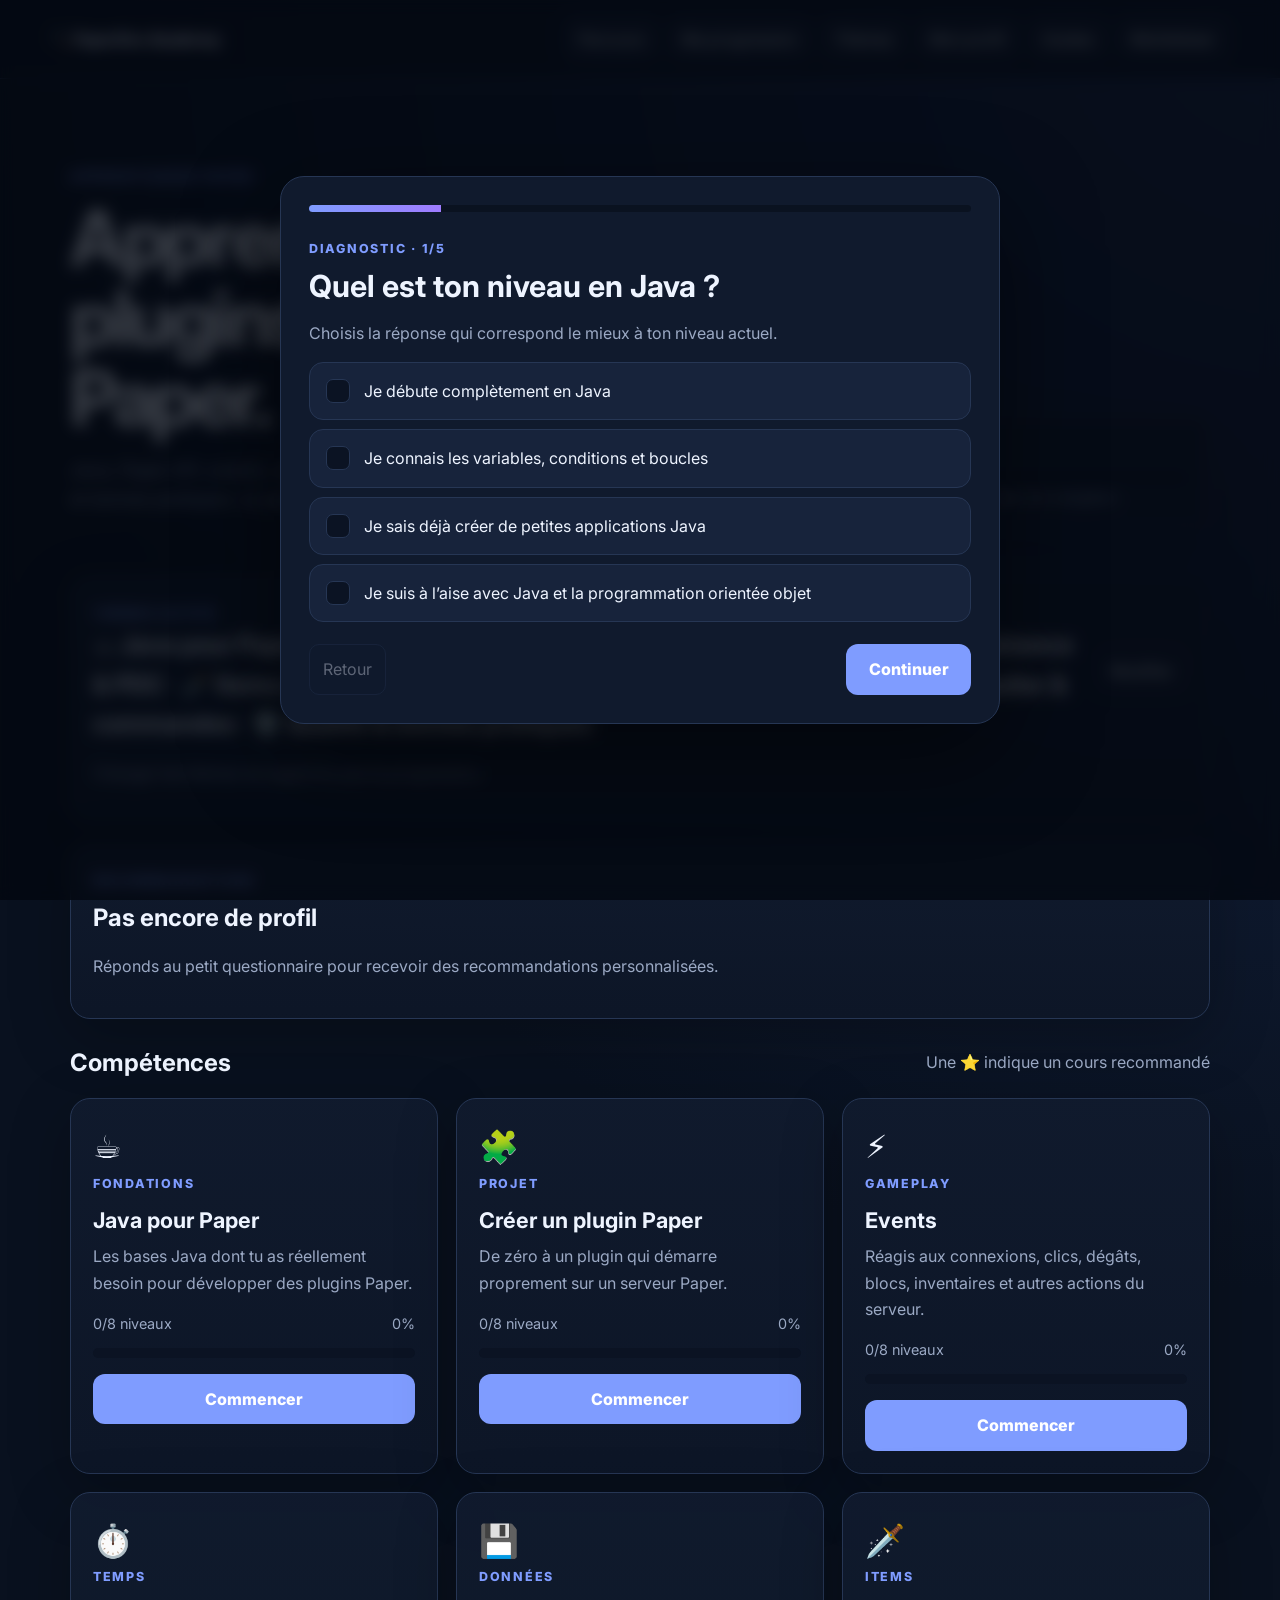
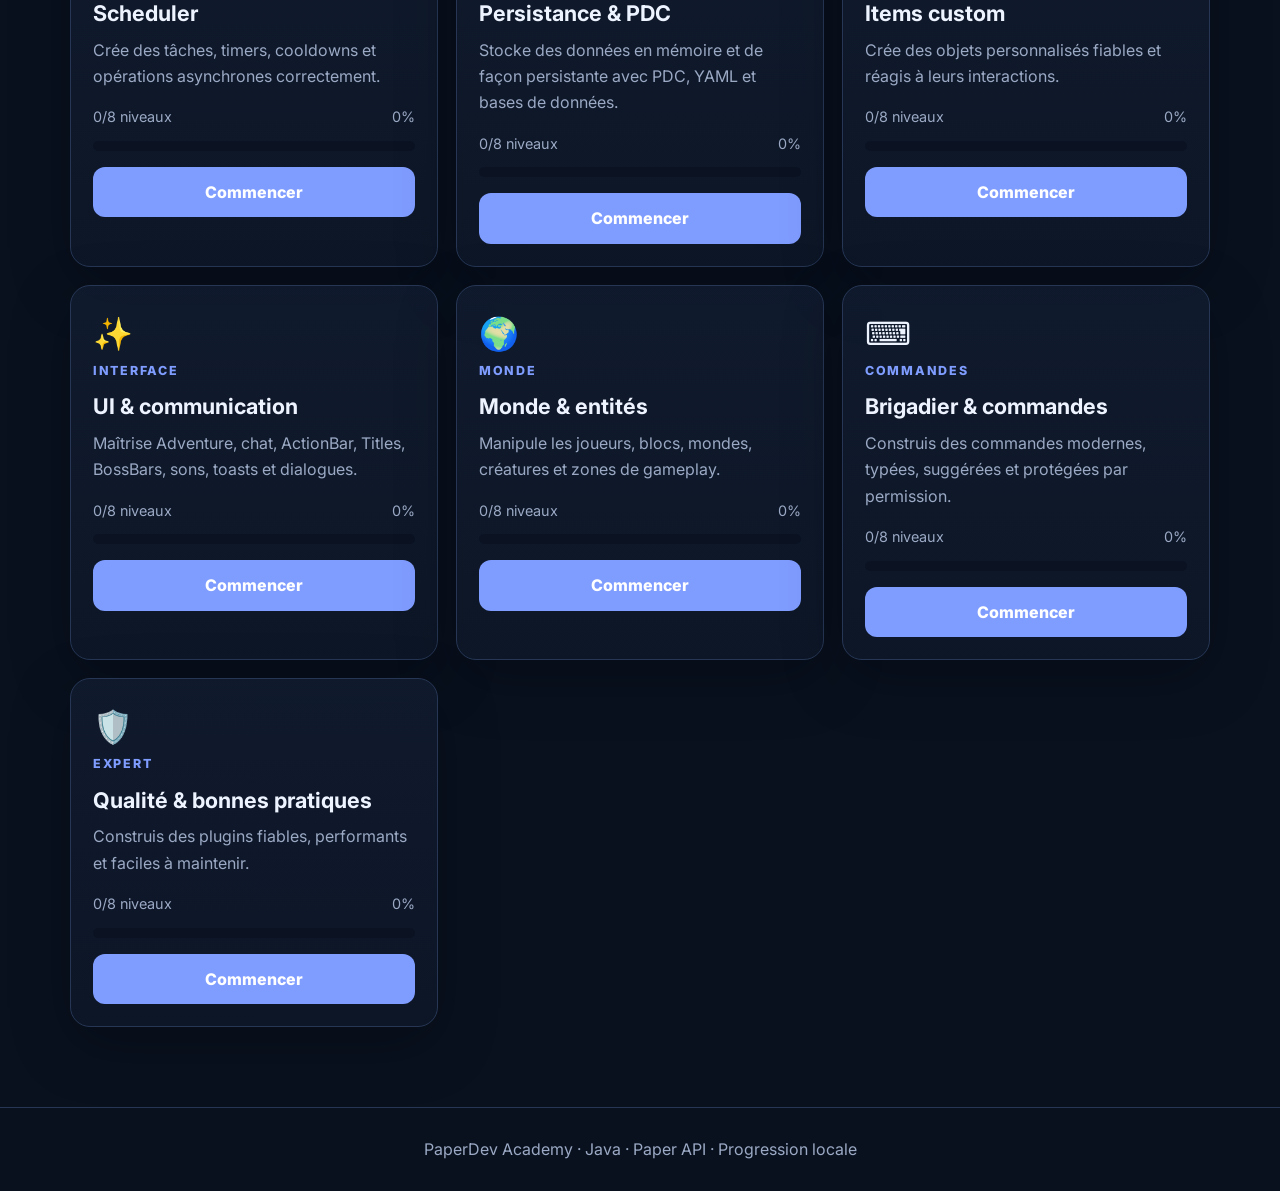
==== index.html @ 753d62bc "fix: use reliable progress storage" ====
<!doctype html>
<html lang="fr">
<head>
  <meta charset="utf-8">
  <meta name="viewport" content="width=device-width, initial-scale=1">
  <meta name="description" content="Plateforme interactive pour apprendre à développer des plugins Minecraft Paper en Java.">
  <title>PaperDev Academy</title>
  <link rel="icon" type="image/svg+xml" href="paperdev-icon.svg">
  <link rel="stylesheet" href="styles.css">
  <link rel="stylesheet" href="dashboard.css">
  <link rel="stylesheet" href="badge-style.css">
  <link rel="stylesheet" href="course-depth.css">
</head>
<body>
  <header class="topbar">
    <a class="brand" href="#">⛏️ PaperDev Academy</a>
    <nav>
      <button class="nav-btn" data-view="home">Parcours</button>
      <button class="nav-btn" data-view="progress">Ma progression</button>
      <button class="nav-btn" data-view="themes">Thèmes</button>
      <button class="nav-btn" data-view="profile">Mon profil</button>
      <a class="nav-btn" href="guides.html">Guides</a>
      <button class="nav-btn" id="resetBtn">Réinitialiser</button>
    </nav>
  </header>
  <main>
    <section id="homeView" class="view">
      <section class="hero"><div><span class="eyebrow">APPRENTISSAGE PAPER</span><h1>Apprends à créer des plugins Minecraft Paper.</h1><p>Java, Paper API, events, scheduler, PDC, items, interfaces, monde, commandes Brigadier et bonnes pratiques. Le parcours s’adapte à ton niveau.</p></div><div class="hero-progress"><span id="overallLabel">0 niveaux</span><div class="progress"><i id="overallBar"></i></div><small class="muted">Progression conservée dans ton navigateur</small></div></section>
      <section id="themePanel" class="theme-panel card" aria-labelledby="themeTitle"></section>
      <section id="recommendationPanel" class="card recommendation-panel"></section>
      <section><div class="section-head"><h2>Compétences</h2><span class="muted">Une ⭐ indique un cours recommandé</span></div><div id="skillGrid" class="skill-grid"></div></section>
    </section>
    <section id="themesView" class="view hidden"><section class="hero compact"><span class="eyebrow">PERSONNALISE TON PARCOURS</span><h1>Choisis un ou plusieurs thèmes.</h1><p>Tu peux modifier tes thèmes quand tu veux. Les cours déjà terminés restent enregistrés.</p></section><div class="card"><div id="themeChooser"></div><div class="theme-actions"><button class="nav-btn" id="selectAllThemes">Tout sélectionner</button><button class="primary compact-btn" id="saveThemes">Enregistrer</button></div></div></section>
    <section id="progressView" class="view hidden"><section class="hero compact"><span class="eyebrow">TON PARCOURS</span><h1>Progression et résultats</h1><p>Les niveaux validés, les objectifs et les badges sont réunis ici.</p></section><div id="statsGrid" class="stats-grid"></div><div id="courseProgress" class="card"></div><div class="card"><h2>Dernières validations</h2><div id="history"></div></div><div class="card badge-section"><div class="section-head"><div><span class="eyebrow">COLLECTION</span><h2>Badges</h2><p class="muted">Progression, séries de jours et défis créatifs.</p></div><span id="badgeCount" class="badge-count">0/10</span></div><div id="badgeGrid" class="badge-grid-v2"></div></div></section>
    <section id="profileView" class="view hidden"><section class="hero compact"><span class="eyebrow">TON PROFIL D'APPRENTISSAGE</span><h1>Ton diagnostic</h1><p>Voici ce que le questionnaire initial a estimé. Tu peux le refaire quand tu veux.</p></section><div id="profileContent"></div><button class="primary profile-retest" id="retakeBtn">Refaire le questionnaire</button></section>
    <section id="lessonView" class="view hidden"><div class="lesson-top"><button class="back-btn" id="backBtn">← Retour</button><div><span id="lessonSkill" class="eyebrow"></span><h1 id="lessonTitle"></h1></div><span id="lessonStatus" class="pill"></span></div><div class="lesson-layout"><aside class="lesson-sidebar card"><h3>Niveaux</h3><div id="levelList"></div></aside><article class="lesson-main card" id="lessonContent"></article></div></section>
  </main>
  <footer>PaperDev Academy · Java · Paper API · Progression locale</footer>
  <div id="onboarding" class="modal hidden" role="dialog" aria-modal="true" aria-labelledby="onboardingTitle"><div class="modal-backdrop"></div><div class="modal-card"><div class="modal-progress"><i id="onboardingBar"></i></div><span class="eyebrow" id="onboardingStepLabel">DIAGNOSTIC</span><h2 id="onboardingTitle">Quelques questions pour personnaliser tes cours</h2><p id="onboardingDescription" class="muted">Il n'y a pas de mauvaise réponse. Le résultat sert uniquement à te recommander des parcours.</p><div id="onboardingBody"></div><div class="modal-actions"><button class="nav-btn" id="onboardingBack" type="button">Retour</button><button class="primary compact-btn" id="onboardingNext" type="button">Continuer</button></div></div></div>
  <div id="toast" class="toast"></div>
  <script src="paper-data.js"></script>
  <script src="course-depth.js"></script>
  <script src="course-depth-extra.js"></script>
  <script src="course-depth-runtime.js"></script>
  <script src="app.js"></script>
  <script src="questionnaire-fix.js"></script>
  <script src="badges.js"></script>
  <script src="badges-fix.js"></script>
  <script src="progress-storage.js"></script>
</body>
</html>
---- styles.css ----
@import url('https://fonts.googleapis.com/css2?family=Inter:wght@400;500;600;700;800&family=JetBrains+Mono:wght@400;600&display=swap');
:root{--bg:#09111f;--panel:#101a2d;--panel2:#17233b;--text:#eef4ff;--muted:#9ba9c4;--accent:#7f9cff;--accent2:#9f7cff;--ok:#4cdb9a;--bad:#ff6f82;--warning:#ffd166;--border:#263654;--shadow:0 18px 60px rgba(0,0,0,.25)}
*{box-sizing:border-box}html{scroll-behavior:smooth}body{margin:0;background:radial-gradient(circle at top right,#18284a 0,#09111f 42%),var(--bg);color:var(--text);font-family:Inter,system-ui,sans-serif;line-height:1.65}button,a{font:inherit}button{cursor:pointer}a{text-decoration:none;color:inherit}.hidden{display:none!important}.muted{color:var(--muted)}
.topbar{position:sticky;top:0;z-index:20;display:flex;justify-content:space-between;align-items:center;gap:20px;padding:16px clamp(18px,4vw,60px);background:rgba(9,17,31,.82);border-bottom:1px solid var(--border);backdrop-filter:blur(14px)}
.brand{font-weight:800;letter-spacing:-.03em}.topbar nav{display:flex;gap:8px;flex-wrap:wrap}.nav-btn,.back-btn{border:1px solid var(--border);background:var(--panel);color:var(--text);padding:9px 13px;border-radius:10px}.nav-btn:hover,.back-btn:hover{border-color:var(--accent)}
main{max-width:1180px;margin:auto;padding:38px 20px 80px}.hero{display:grid;grid-template-columns:1.5fr .8fr;gap:28px;align-items:end;padding:45px 0}.hero.compact{display:block;padding-bottom:25px}.hero h1{font-size:clamp(2.2rem,6vw,4.8rem);line-height:1.04;letter-spacing:-.045em;margin:10px 0 18px;max-width:900px}.hero p{font-size:1.08rem;max-width:780px;color:var(--muted)}.eyebrow{color:var(--accent);font-size:.78rem;font-weight:800;letter-spacing:.14em;text-transform:uppercase}.hero-progress{background:var(--panel);border:1px solid var(--border);border-radius:18px;padding:20px;box-shadow:var(--shadow)}
.progress{height:10px;background:#0b1323;border-radius:100px;overflow:hidden;margin-top:12px}.progress i{display:block;height:100%;width:0;background:linear-gradient(90deg,var(--accent),var(--accent2));transition:width .35s ease}.section-head{display:flex;justify-content:space-between;align-items:center;gap:20px;margin-bottom:16px}.section-head h2{margin:0}.skill-grid{display:grid;grid-template-columns:repeat(auto-fit,minmax(280px,1fr));gap:18px}.card{background:linear-gradient(180deg,rgba(16,26,45,.97),rgba(13,22,39,.97));border:1px solid var(--border);border-radius:20px;padding:22px;box-shadow:var(--shadow)}.skill-card{position:relative;overflow:hidden}.skill-icon{font-size:2rem}.skill-card h3{margin:8px 0 4px;font-size:1.35rem}.skill-card p{color:var(--muted);margin:5px 0 16px}.skill-meta{display:flex;justify-content:space-between;font-size:.9rem;color:var(--muted)}.primary{margin-top:16px;width:100%;border:0;padding:12px 16px;border-radius:12px;background:var(--accent);color:white;font-weight:800}.primary:hover{filter:brightness(1.08);transform:translateY(-1px)}
.theme-panel{margin-bottom:18px}.theme-actions{display:flex;gap:10px;margin-top:18px}.theme-option{display:flex;align-items:center;gap:12px;border:1px solid var(--border);background:var(--panel2);border-radius:14px;padding:14px;margin-bottom:10px;cursor:pointer;transition:.18s ease}.theme-option:hover{border-color:var(--accent)}.theme-option input{width:18px;height:18px;accent-color:var(--accent);cursor:pointer}.theme-option-icon{font-size:1.4rem}.theme-option span:last-child{display:flex;flex-direction:column}.theme-option small{color:var(--muted)}.compact-btn{width:auto;margin-top:0}.recommendation-panel{margin-bottom:24px}.recommendation-panel h2{margin:5px 0}.recommend-list{display:grid;grid-template-columns:repeat(auto-fit,minmax(230px,1fr));gap:10px;margin-top:15px}.recommend-item{display:grid;grid-template-columns:auto 1fr auto;gap:12px;align-items:center;text-align:left;border:1px solid var(--border);background:var(--panel2);color:var(--text);padding:13px;border-radius:12px}.recommend-item:hover{border-color:var(--accent);transform:translateY(-1px)}.recommend-item span:nth-child(2){display:flex;flex-direction:column}.recommend-item small{color:var(--muted)}.recommend-item b{font-size:1.1rem}.recommend-star{position:absolute;top:12px;right:14px;font-size:1.1rem;filter:drop-shadow(0 3px 8px rgba(0,0,0,.35))}.profile-grid{display:grid;grid-template-columns:repeat(auto-fit,minmax(250px,1fr));gap:16px}.tag-list{display:flex;flex-wrap:wrap;gap:7px;margin-top:12px}.profile-tag{background:var(--panel2);border:1px solid var(--border);border-radius:999px;padding:5px 10px;color:var(--text);font-size:.88rem}.profile-retest{width:auto;margin-top:18px}
.lesson-top{display:grid;grid-template-columns:auto 1fr auto;gap:20px;align-items:center;margin:10px 0 25px}.lesson-top h1{margin:3px 0 0;font-size:clamp(1.7rem,4vw,3rem);line-height:1.1}.pill{border:1px solid var(--border);background:var(--panel);border-radius:999px;padding:7px 12px;color:var(--muted);white-space:nowrap}.lesson-layout{display:grid;grid-template-columns:250px 1fr;gap:18px}.lesson-sidebar{height:max-content;position:sticky;top:92px}.lesson-sidebar h3{margin-top:0}.level-btn{display:block;width:100%;text-align:left;border:1px solid transparent;background:transparent;color:var(--muted);border-radius:10px;padding:10px 12px;margin:4px 0}.level-btn:hover{background:var(--panel2);color:var(--text)}.level-btn.current{background:var(--panel2);border-color:var(--accent);color:var(--text)}.level-btn.done{color:var(--ok)}.level-btn.locked{opacity:.45;cursor:not-allowed}.lesson-main h2{margin-top:0;font-size:2rem}.lesson-main p{color:#d9e2f2}.code-wrap{position:relative;margin:22px 0}.copy-btn{position:absolute;right:10px;top:10px;border:1px solid var(--border);background:#0f1829;color:var(--muted);padding:6px 10px;border-radius:8px;font-size:.8rem}.copy-btn:hover{color:var(--text)}pre{margin:0;background:#070d18;border:1px solid var(--border);border-radius:14px;padding:20px;overflow:auto;font:14px/1.65 'JetBrains Mono',monospace}.tip{border-left:4px solid var(--accent);background:var(--panel2);padding:14px 16px;border-radius:0 12px 12px 0;margin:20px 0}.quiz{margin-top:28px;padding-top:24px;border-top:1px solid var(--border)}.quiz h3{margin-top:0}.answer-grid{display:grid;gap:10px;margin-top:15px}.answer{border:1px solid var(--border);background:var(--panel2);color:var(--text);padding:13px 14px;border-radius:12px;text-align:left}.answer:hover:not(:disabled){border-color:var(--accent);transform:translateX(2px)}.answer.correct{border-color:var(--ok)}.answer.wrong{border-color:var(--bad)}.answer:disabled{cursor:default}.quiz-result{min-height:32px;margin-top:12px;font-weight:700}.result-ok{color:var(--ok)}.result-bad{color:var(--bad)}.next-btn{margin-top:15px;border:0;background:var(--ok);color:#08120e;padding:11px 15px;border-radius:11px;font-weight:800}.next-btn:hover{filter:brightness(1.06)}
.stats-grid{display:grid;grid-template-columns:repeat(auto-fit,minmax(180px,1fr));gap:16px;margin-bottom:18px}.stat{font-size:1.9rem;font-weight:800;margin-top:4px}.history-row{display:flex;justify-content:space-between;gap:16px;padding:12px 0;border-bottom:1px solid var(--border)}.history-row:last-child{border-bottom:0}footer{text-align:center;color:var(--muted);border-top:1px solid var(--border);padding:28px 20px}.toast{position:fixed;right:20px;bottom:20px;background:#111c30;border:1px solid var(--border);box-shadow:var(--shadow);border-radius:12px;padding:12px 16px;transform:translateY(30px);opacity:0;pointer-events:none;transition:.25s;z-index:100}.toast.show{transform:translateY(0);opacity:1}
.modal{position:fixed;inset:0;z-index:200;display:grid;place-items:center;padding:20px}.modal-backdrop{position:absolute;inset:0;background:rgba(3,7,15,.76);backdrop-filter:blur(8px)}.modal-card{position:relative;width:min(720px,100%);max-height:min(760px,92vh);overflow:auto;background:var(--panel);border:1px solid var(--border);border-radius:24px;padding:28px;box-shadow:0 30px 100px rgba(0,0,0,.45)}.modal-card h2{font-size:1.9rem;line-height:1.15;margin:8px 0 10px}.modal-progress{height:7px;background:#0a1220;border-radius:99px;overflow:hidden;margin-bottom:22px}.modal-progress i{display:block;height:100%;width:0;background:linear-gradient(90deg,var(--accent),var(--accent2));transition:width .25s}.assessment-option{display:flex;align-items:center;gap:12px;background:var(--panel2);border:1px solid var(--border);border-radius:13px;padding:14px;margin:9px 0;cursor:pointer;transition:.18s}.assessment-option:hover,.assessment-option.selected{border-color:var(--accent)}.assessment-option input{width:18px;height:18px;accent-color:var(--accent);flex:none}.assessment-choice{display:flex;width:100%;align-items:center;gap:14px;text-align:left;border:1px solid var(--border);background:var(--panel2);color:var(--text);border-radius:14px;padding:15px 16px;margin:9px 0;transition:.18s ease}.assessment-choice:hover{border-color:var(--accent);transform:translateY(-1px)}.assessment-choice.selected{border-color:var(--accent);background:#1d2c4a;box-shadow:0 0 0 1px rgba(127,156,255,.15) inset}.assessment-choice-check{width:24px;height:24px;border-radius:7px;display:grid;place-items:center;flex:none;border:1px solid var(--border);background:#0b1323;color:var(--ok);font-weight:900}.assessment-choice.selected .assessment-choice-check{border-color:var(--accent);background:#23365a}.modal-actions{display:flex;justify-content:space-between;gap:12px;margin-top:22px}.modal-actions .compact-btn{min-width:125px}.modal-actions .nav-btn:disabled{opacity:.35;cursor:not-allowed}
@media(max-width:800px){.hero{grid-template-columns:1fr}.lesson-layout{grid-template-columns:1fr}.lesson-sidebar{position:static}.lesson-top{grid-template-columns:1fr}.lesson-top .back-btn{width:max-content}.topbar{align-items:flex-start;flex-direction:column}.topbar nav{width:100%}.nav-btn{flex:1}.theme-actions{flex-direction:column}.theme-actions .nav-btn,.theme-actions .primary{width:100%}.modal-card{padding:22px}}
---- dashboard.css ----
.progress-hero{overflow:hidden;position:relative}.progress-hero-main{display:flex;justify-content:space-between;align-items:center;gap:24px}.big-progress-number{font-size:clamp(3rem,8vw,5.5rem);font-weight:800;line-height:1;margin:8px 0}.progress-circle{width:120px;height:120px;border-radius:50%;background:conic-gradient(var(--accent) var(--pct),#0b1323 0);display:grid;place-items:center;position:relative;flex:none}.progress-circle::before{content:'';position:absolute;inset:10px;border-radius:50%;background:var(--panel)}.progress-circle span{position:relative;font-size:1.2rem;font-weight:800}.dashboard-stats{display:grid;grid-template-columns:repeat(4,1fr);gap:14px;margin:18px 0}.dash-stat{display:flex;align-items:center;gap:12px}.dash-stat-icon{font-size:1.7rem}.dash-stat small{display:block;color:var(--muted)}.dash-stat strong{display:block;font-size:1.35rem}.dashboard-columns{display:grid;grid-template-columns:1.35fr .8fr;gap:18px;margin-bottom:18px}.dash-course{display:flex;align-items:center;gap:13px;padding:12px 0;border-bottom:1px solid var(--border)}.dash-course:last-child{border-bottom:0}.dash-course-icon{font-size:1.5rem;width:35px;text-align:center}.dash-course-info{flex:1;min-width:0}.dash-course-head{display:flex;justify-content:space-between;gap:15px;margin-bottom:7px}.dash-course-head span{color:var(--muted);font-size:.88rem}.dash-course .progress{margin-top:0;height:8px}.next-badge{display:flex;align-items:center;gap:15px;padding:16px;background:var(--panel2);border:1px solid var(--border);border-radius:14px}.next-badge>span{font-size:2.6rem}.next-badge p{margin:5px 0 0}.mini-progress{margin-top:17px}.mini-progress-label{display:flex;justify-content:space-between;color:var(--muted);font-size:.9rem;margin-bottom:7px}.badge-section{margin-bottom:18px}.badge-count{padding:7px 11px;background:var(--panel2);border:1px solid var(--border);border-radius:999px;color:var(--muted)}.badge-grid{display:grid;grid-template-columns:repeat(auto-fit,minmax(245px,1fr));gap:12px}.badge-card{position:relative;display:flex;align-items:center;gap:13px;min-height:92px;padding:14px;border:1px solid var(--border);background:var(--panel2);border-radius:16px;transition:.2s}.badge-card.earned{border-color:rgba(127,156,255,.75);box-shadow:0 10px 30px rgba(127,156,255,.08)}.badge-card.locked{opacity:.45;filter:saturate(.45)}.badge-card:hover{transform:translateY(-2px)}.badge-icon{font-size:2.15rem;min-width:42px;text-align:center}.badge-card strong{display:block}.badge-card p{margin:3px 0 0;color:var(--muted);font-size:.85rem;line-height:1.4}.badge-state{position:absolute;right:10px;top:10px;font-size:.68rem;text-transform:uppercase;letter-spacing:.08em;color:var(--muted)}.badge-card.earned .badge-state{color:var(--ok)}.activity-section{margin-bottom:18px}.activity-row{display:flex;justify-content:space-between;gap:16px;padding:11px 0;border-bottom:1px solid var(--border)}.activity-row:last-child{border-bottom:0}.activity-row time{color:var(--muted);white-space:nowrap;font-size:.85rem}@media(max-width:900px){.dashboard-stats{grid-template-columns:repeat(2,1fr)}.dashboard-columns{grid-template-columns:1fr}}@media(max-width:520px){.progress-hero-main{align-items:flex-start}.progress-circle{width:90px;height:90px}.dashboard-stats{grid-template-columns:1fr}.activity-row{flex-direction:column;gap:4px}.badge-state{position:static;margin-left:auto}.badge-card{padding-top:17px}}
---- badge-style.css ----
.badge-grid-v2{display:grid;grid-template-columns:repeat(auto-fit,minmax(270px,1fr));gap:14px}.badge-card-v2{position:relative;display:grid;grid-template-columns:72px 1fr;gap:14px;align-items:center;min-height:108px;padding:15px 16px;border:1px solid var(--border);border-radius:18px;background:linear-gradient(145deg,rgba(19,32,54,.98),rgba(11,19,34,.98));overflow:hidden}.badge-card-v2.earned{border-color:rgba(127,156,255,.45);box-shadow:0 12px 34px rgba(0,0,0,.18)}.badge-card-v2.locked{opacity:.62;filter:saturate(.55)}.badge-art{display:grid;place-items:center;width:70px;height:70px;border-radius:20px;background:rgba(127,156,255,.06);border:1px solid rgba(127,156,255,.12)}.badge-art svg{width:58px;height:58px;filter:drop-shadow(0 6px 14px rgba(127,156,255,.18))}.badge-copy strong{display:block;font-size:1.02rem}.badge-copy p{margin:5px 0 0;color:var(--muted);font-size:.88rem;line-height:1.45}.badge-pill{position:absolute;top:10px;right:11px;padding:3px 8px;border-radius:999px;border:1px solid var(--border);background:rgba(255,255,255,.03);font-size:.7rem;color:var(--muted)}.badge-card-v2.earned .badge-pill{color:var(--ok);border-color:rgba(76,219,154,.35)}.streak-hero{display:flex;align-items:center;gap:16px;padding:14px 0}.streak-flame{width:80px;height:80px;border-radius:24px;display:grid;place-items:center;background:linear-gradient(145deg,rgba(255,177,80,.1),rgba(127,156,255,.06));border:1px solid rgba(255,177,80,.15)}.streak-flame svg{width:64px;height:64px}.dash-stat{position:relative;display:flex;align-items:center;gap:13px}.dash-stat em{position:absolute;right:14px;bottom:12px;font-size:.68rem;color:var(--muted);font-style:normal;text-transform:uppercase;letter-spacing:.08em}.badge-count{padding:7px 11px;border:1px solid var(--border);border-radius:999px;color:var(--muted)}
@media(max-width:650px){.badge-card-v2{grid-template-columns:62px 1fr}.badge-art{width:60px;height:60px}.badge-art svg{width:50px;height:50px}.badge-pill{position:static;grid-column:2;width:max-content;margin-top:-4px}}
---- course-depth.css ----
.lesson-main > p{white-space:pre-line;line-height:1.8;color:#dfe8f7}.lesson-main .tip{white-space:pre-line;line-height:1.75}.lesson-main .code-wrap{margin-top:24px;margin-bottom:24px}.lesson-main .course-section{margin-top:22px;padding:18px;border:1px solid var(--border);border-radius:14px;background:rgba(23,35,59,.55)}.lesson-main .course-section h3{margin:0 0 8px}.lesson-main .learning-objective{display:flex;gap:10px;align-items:flex-start;margin:12px 0;color:var(--muted)}
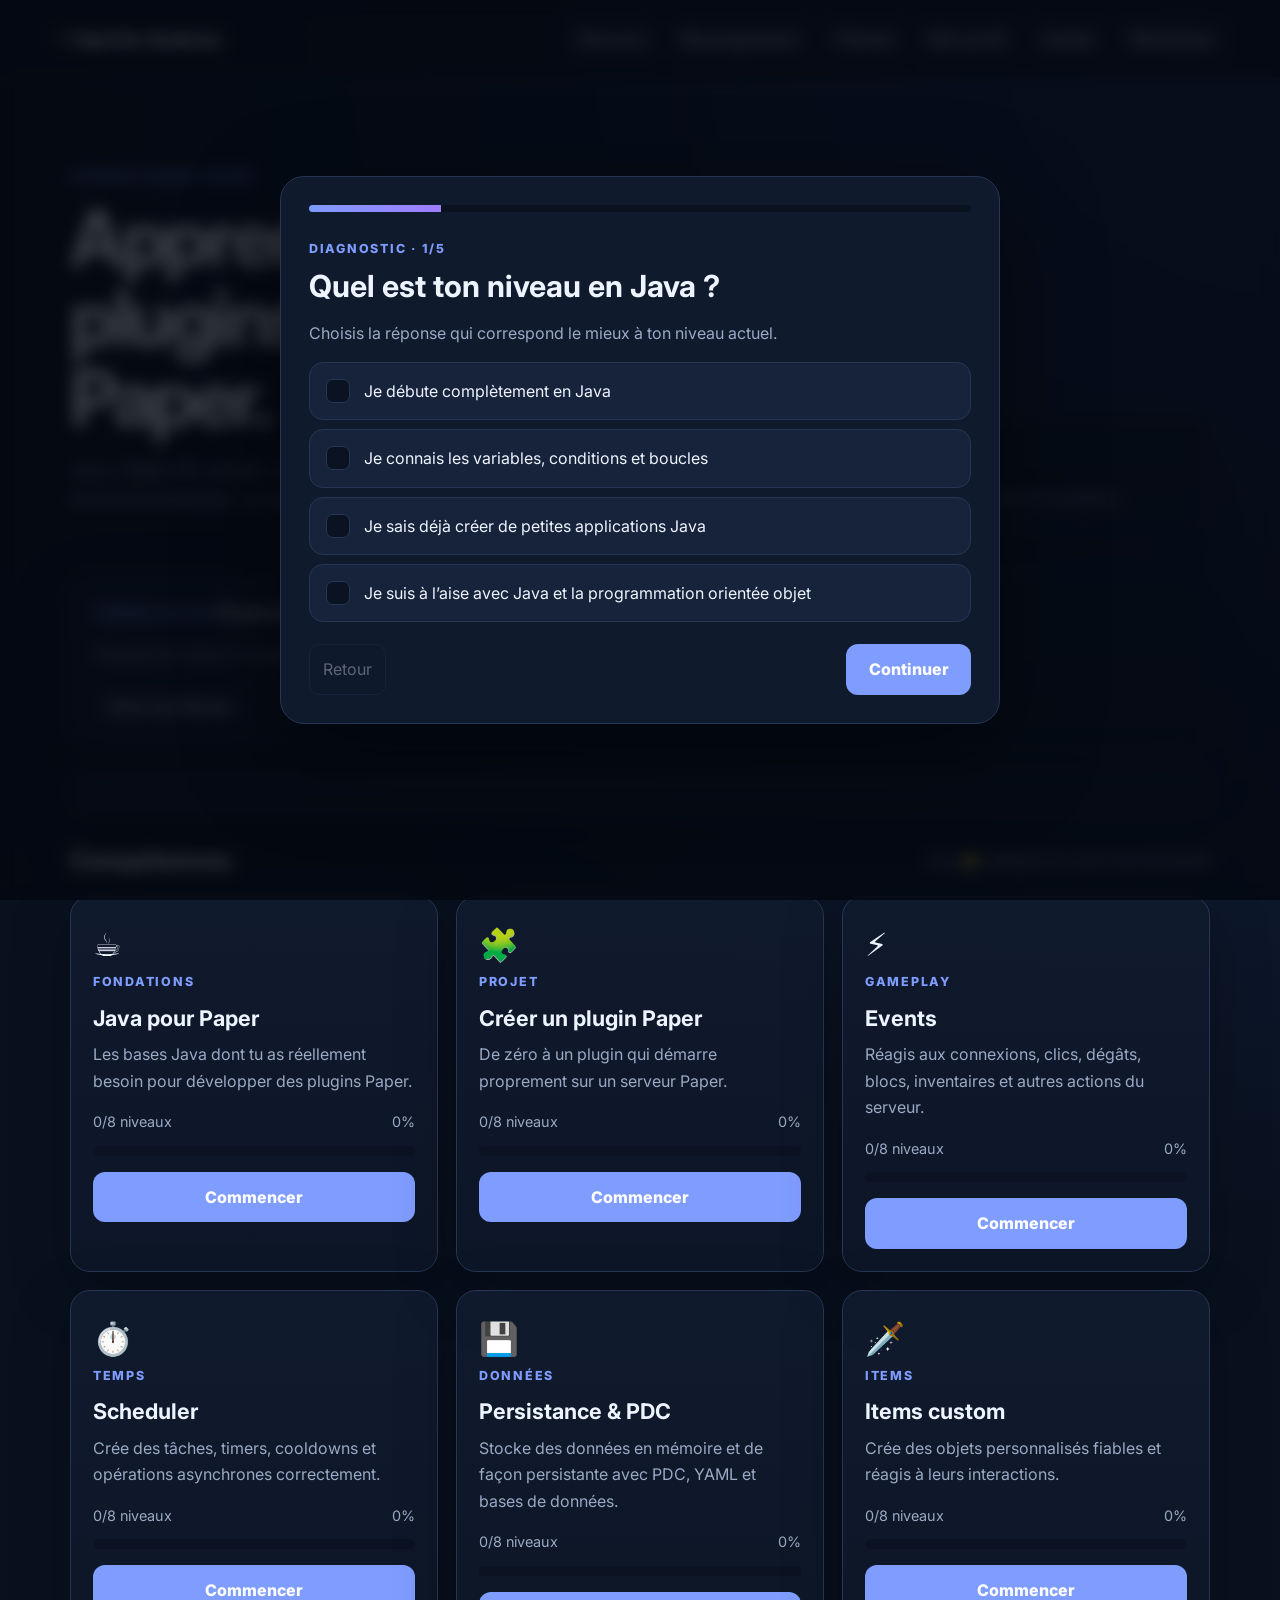
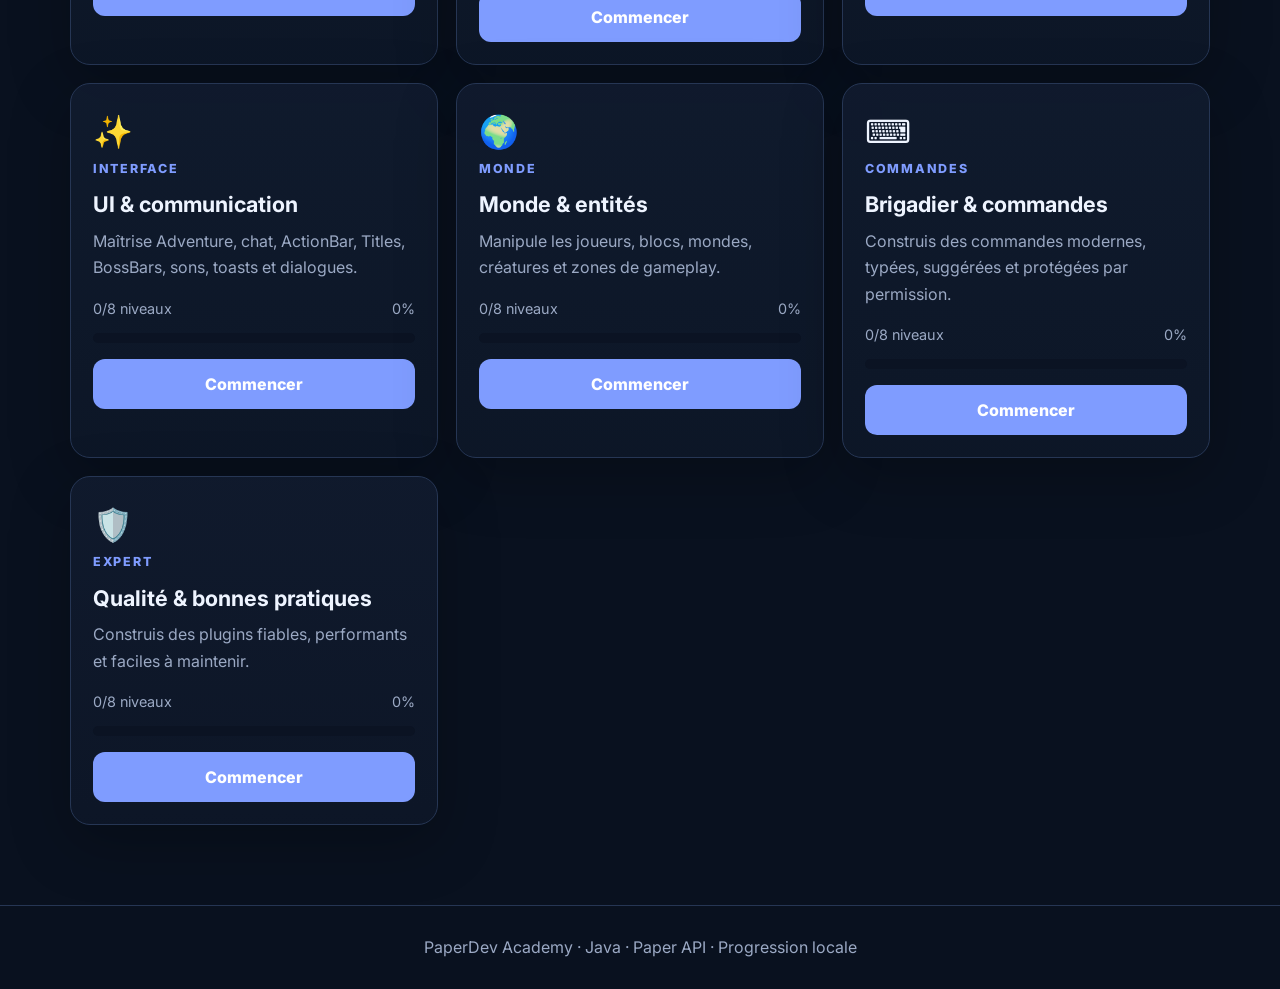
==== commit e7dc913c: "Fix completed courses in recommendations" ====
--- a/index.html
+++ b/index.html
@@ -32,7 +32,7 @@
     </section>
     <section id="themesView" class="view hidden"><section class="hero compact"><span class="eyebrow">PERSONNALISE TON PARCOURS</span><h1>Choisis un ou plusieurs thèmes.</h1><p>Tu peux modifier tes thèmes quand tu veux. Les cours déjà terminés restent enregistrés.</p></section><div class="card"><div id="themeChooser"></div><div class="theme-actions"><button class="nav-btn" id="selectAllThemes">Tout sélectionner</button><button class="primary compact-btn" id="saveThemes">Enregistrer</button></div></div></section>
     <section id="progressView" class="view hidden"><section class="hero compact"><span class="eyebrow">TON PARCOURS</span><h1>Progression et résultats</h1><p>Les niveaux validés, les objectifs et les badges sont réunis ici.</p></section><div id="statsGrid" class="stats-grid"></div><div id="courseProgress" class="card"></div><div class="card"><h2>Dernières validations</h2><div id="history"></div></div><div class="card badge-section"><div class="section-head"><div><span class="eyebrow">COLLECTION</span><h2>Badges</h2><p class="muted">Progression, séries de jours et défis créatifs.</p></div><span id="badgeCount" class="badge-count">0/10</span></div><div id="badgeGrid" class="badge-grid-v2"></div></div></section>
-    <section id="profileView" class="view hidden"><section class="hero compact"><span class="eyebrow">TON PROFIL D'APPRENTISSAGE</span><h1>Ton diagnostic</h1><p>Voici ce que le questionnaire initial a estimé. Tu peux le refaire quand tu veux.</p></section><div id="profileContent"></div><button class="primary profile-retest" id="retakeBtn">Refaire le questionnaire</button></section>
+    <section id="profileView" class="view hidden"><section class="hero compact"><span class="eyebrow">TON PROFIL D'APPRENTISSAGE</span><h1>Ton diagnostic</h1><p>Ton profil évolue aussi grâce à tes réponses correctes dans les cours.</p></section><div id="profileContent"></div><button class="primary profile-retest" id="retakeBtn">Refaire le questionnaire</button></section>
     <section id="lessonView" class="view hidden"><div class="lesson-top"><button class="back-btn" id="backBtn">← Retour</button><div><span id="lessonSkill" class="eyebrow"></span><h1 id="lessonTitle"></h1></div><span id="lessonStatus" class="pill"></span></div><div class="lesson-layout"><aside class="lesson-sidebar card"><h3>Niveaux</h3><div id="levelList"></div></aside><article class="lesson-main card" id="lessonContent"></article></div></section>
   </main>
   <footer>PaperDev Academy · Java · Paper API · Progression locale</footer>
@@ -47,5 +47,8 @@
   <script src="badges.js"></script>
   <script src="badges-fix.js"></script>
   <script src="progress-storage.js"></script>
+  <script src="profile-learning.js"></script>
+  <script src="badges-runtime-fix.js"></script>
+  <script src="recommendation-completion-fix.js"></script>
 </body>
-</html>
+</html>
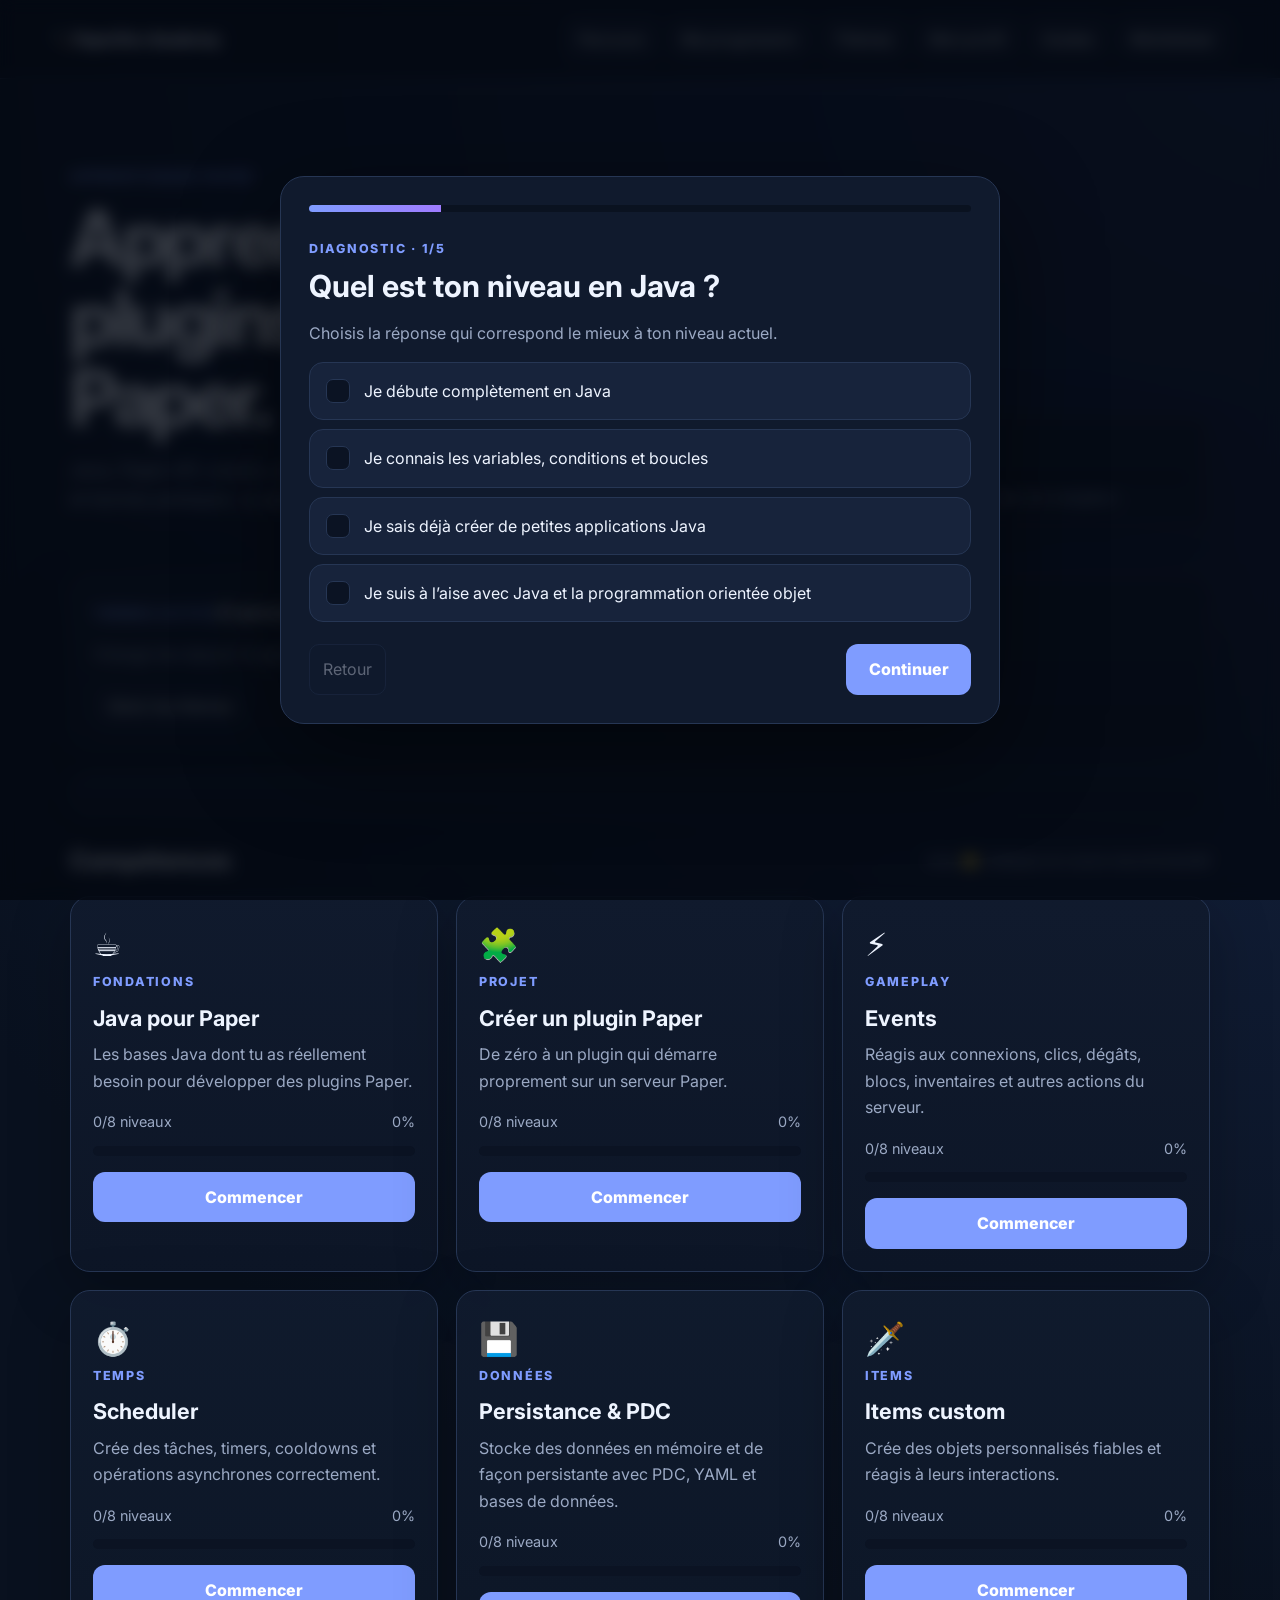
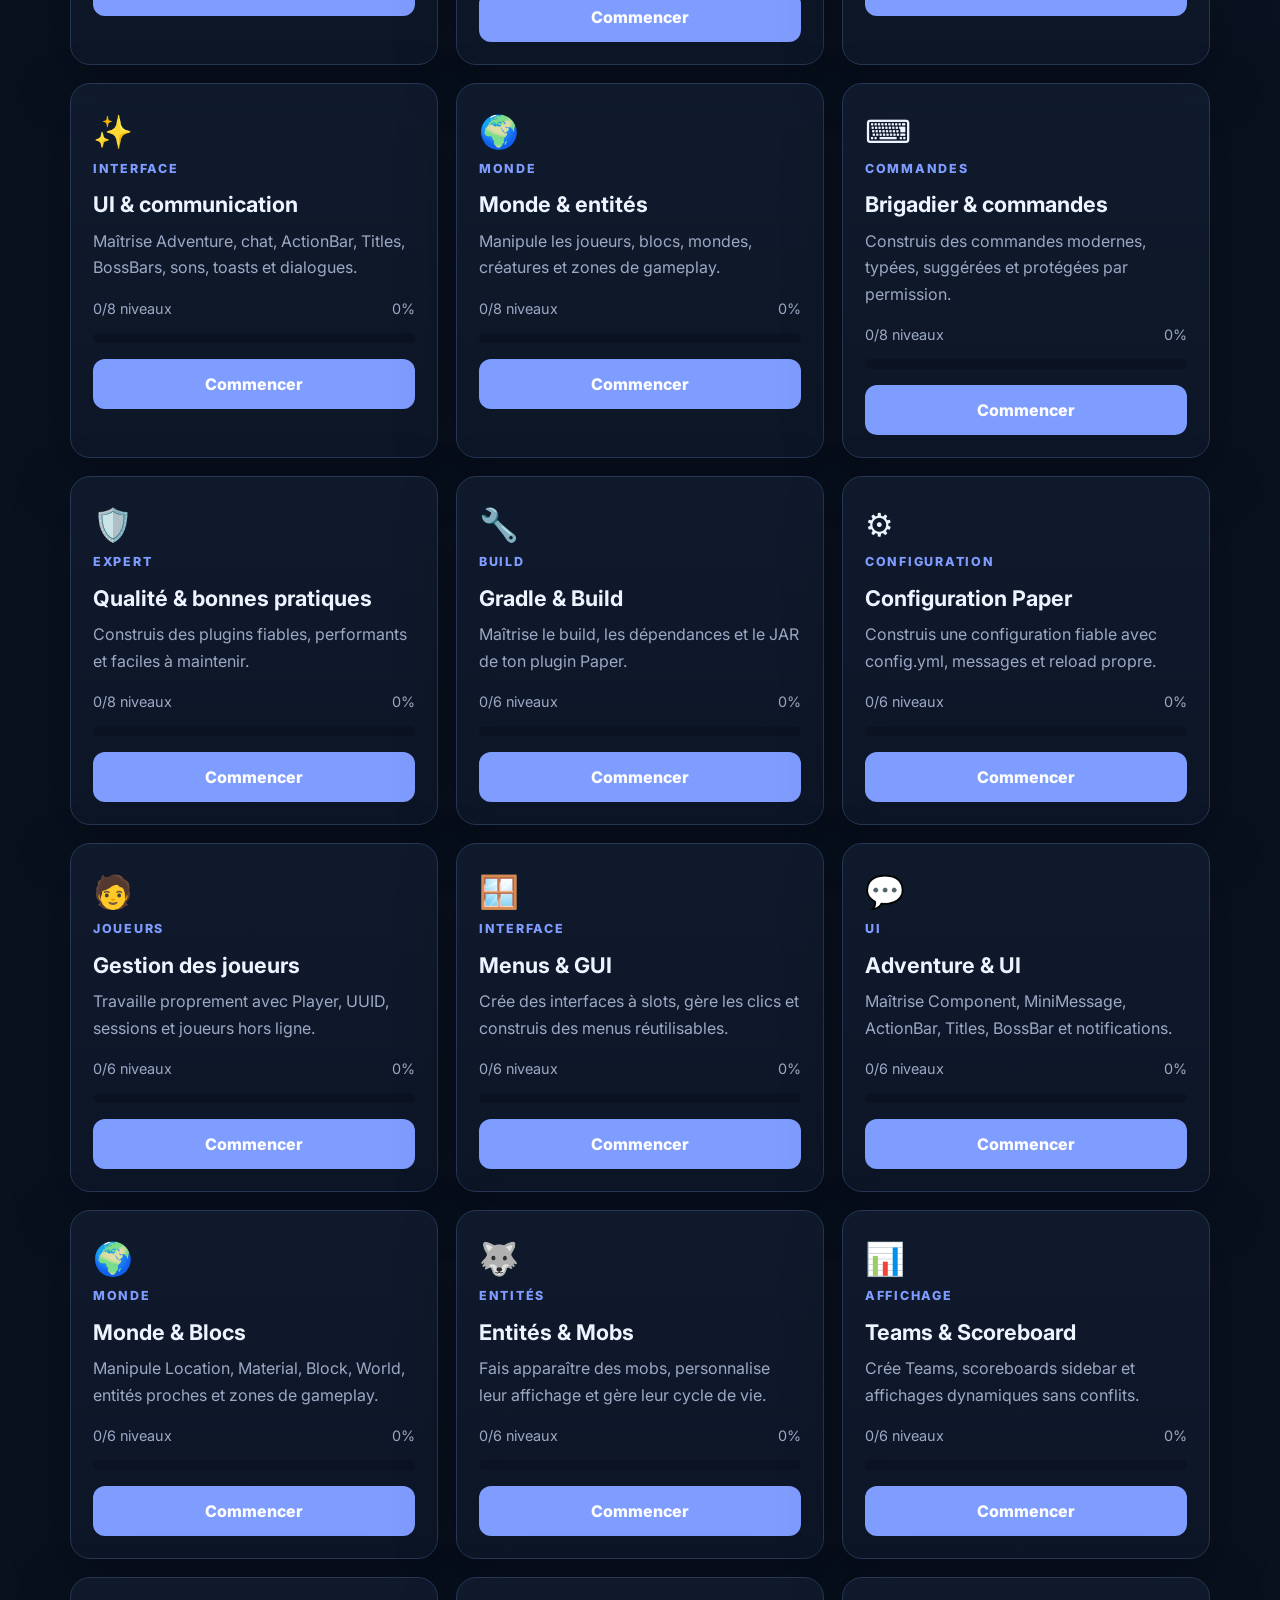
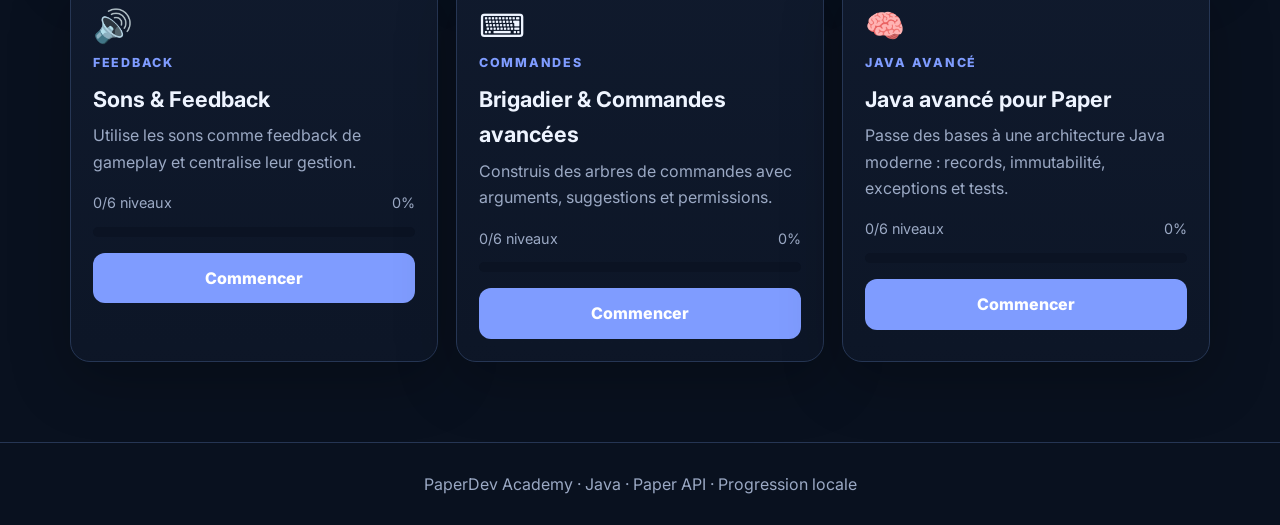
==== commit 2ec3a033: "Ajouter les nouveaux parcours Paper issus des guides" ====
--- a/index.html
+++ b/index.html
@@ -39,6 +39,7 @@
   <div id="onboarding" class="modal hidden" role="dialog" aria-modal="true" aria-labelledby="onboardingTitle"><div class="modal-backdrop"></div><div class="modal-card"><div class="modal-progress"><i id="onboardingBar"></i></div><span class="eyebrow" id="onboardingStepLabel">DIAGNOSTIC</span><h2 id="onboardingTitle">Quelques questions pour personnaliser tes cours</h2><p id="onboardingDescription" class="muted">Il n'y a pas de mauvaise réponse. Le résultat sert uniquement à te recommander des parcours.</p><div id="onboardingBody"></div><div class="modal-actions"><button class="nav-btn" id="onboardingBack" type="button">Retour</button><button class="primary compact-btn" id="onboardingNext" type="button">Continuer</button></div></div></div>
   <div id="toast" class="toast"></div>
   <script src="paper-data.js"></script>
+  <script src="course-catalog-expanded.js"></script>
   <script src="course-depth.js"></script>
   <script src="course-depth-extra.js"></script>
   <script src="course-depth-runtime.js"></script>
@@ -51,4 +52,4 @@
   <script src="badges-runtime-fix.js"></script>
   <script src="recommendation-completion-fix.js"></script>
 </body>
-</html>+</html>
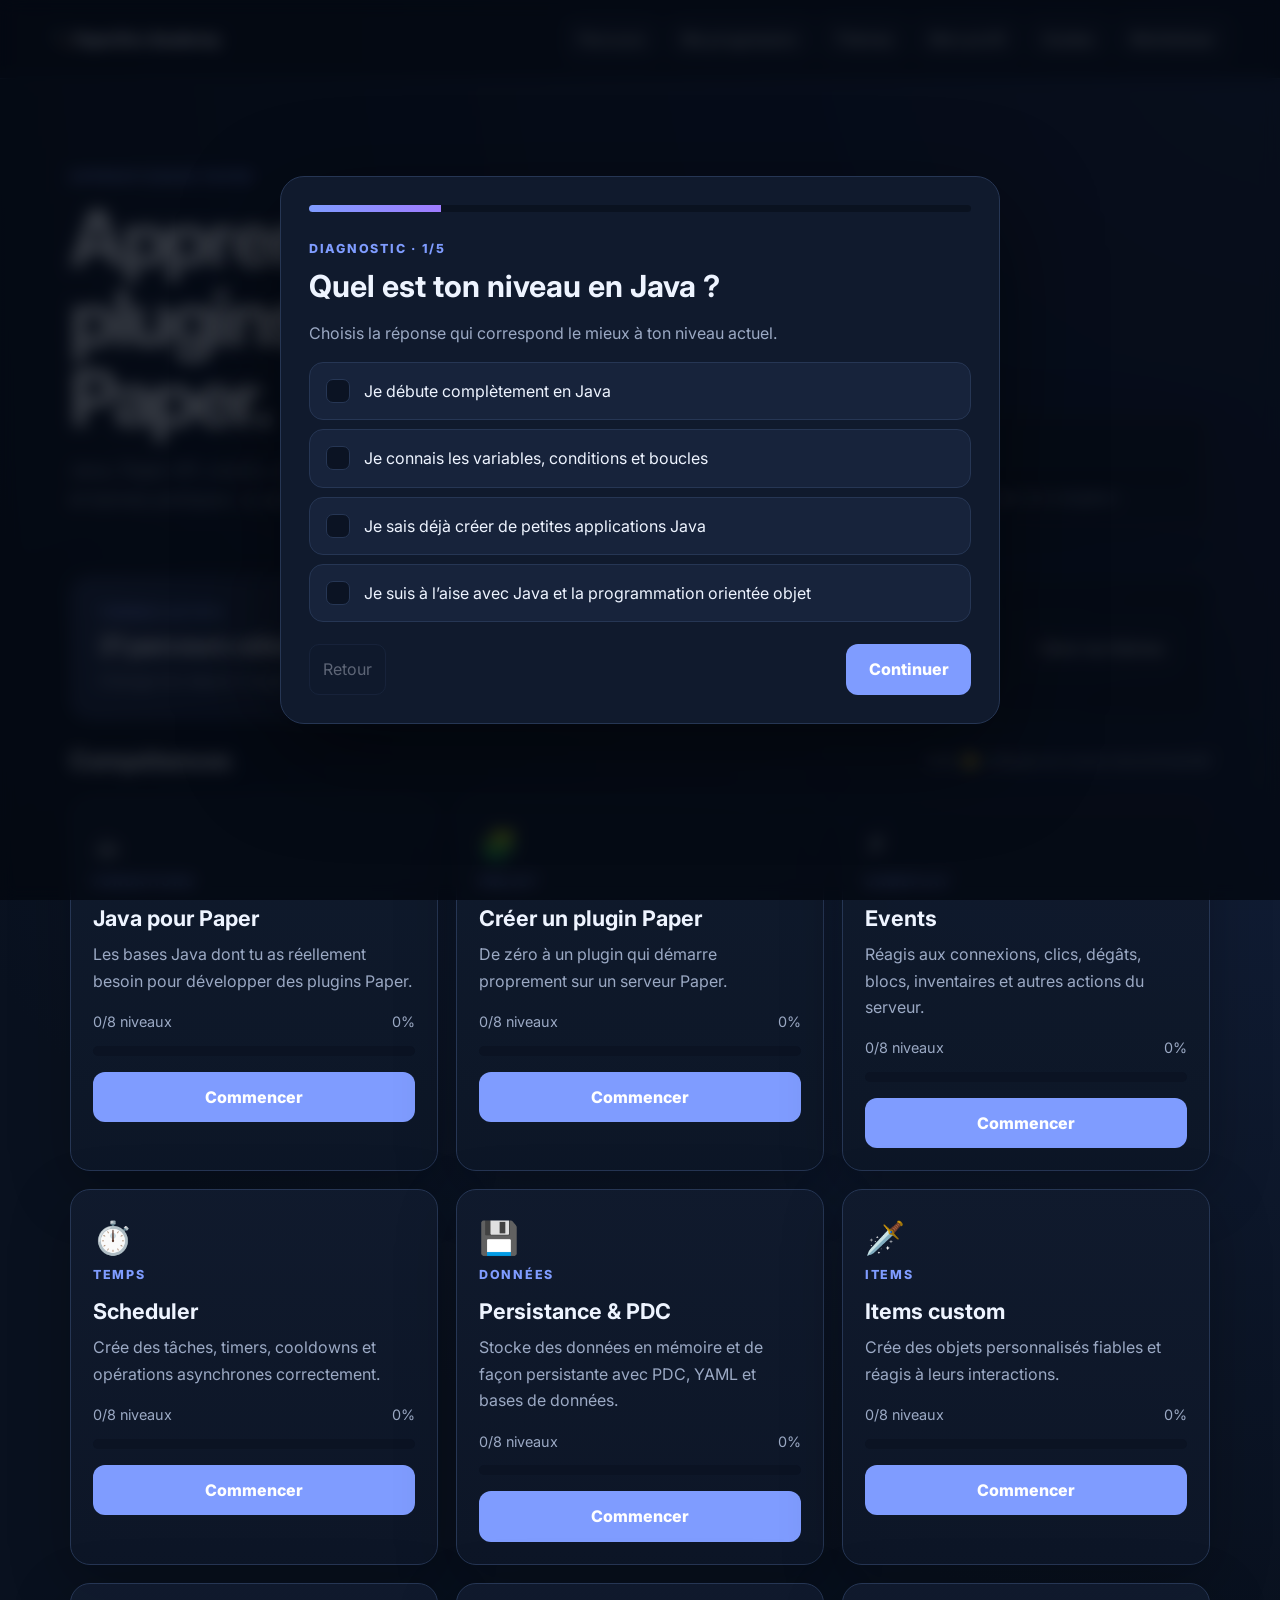
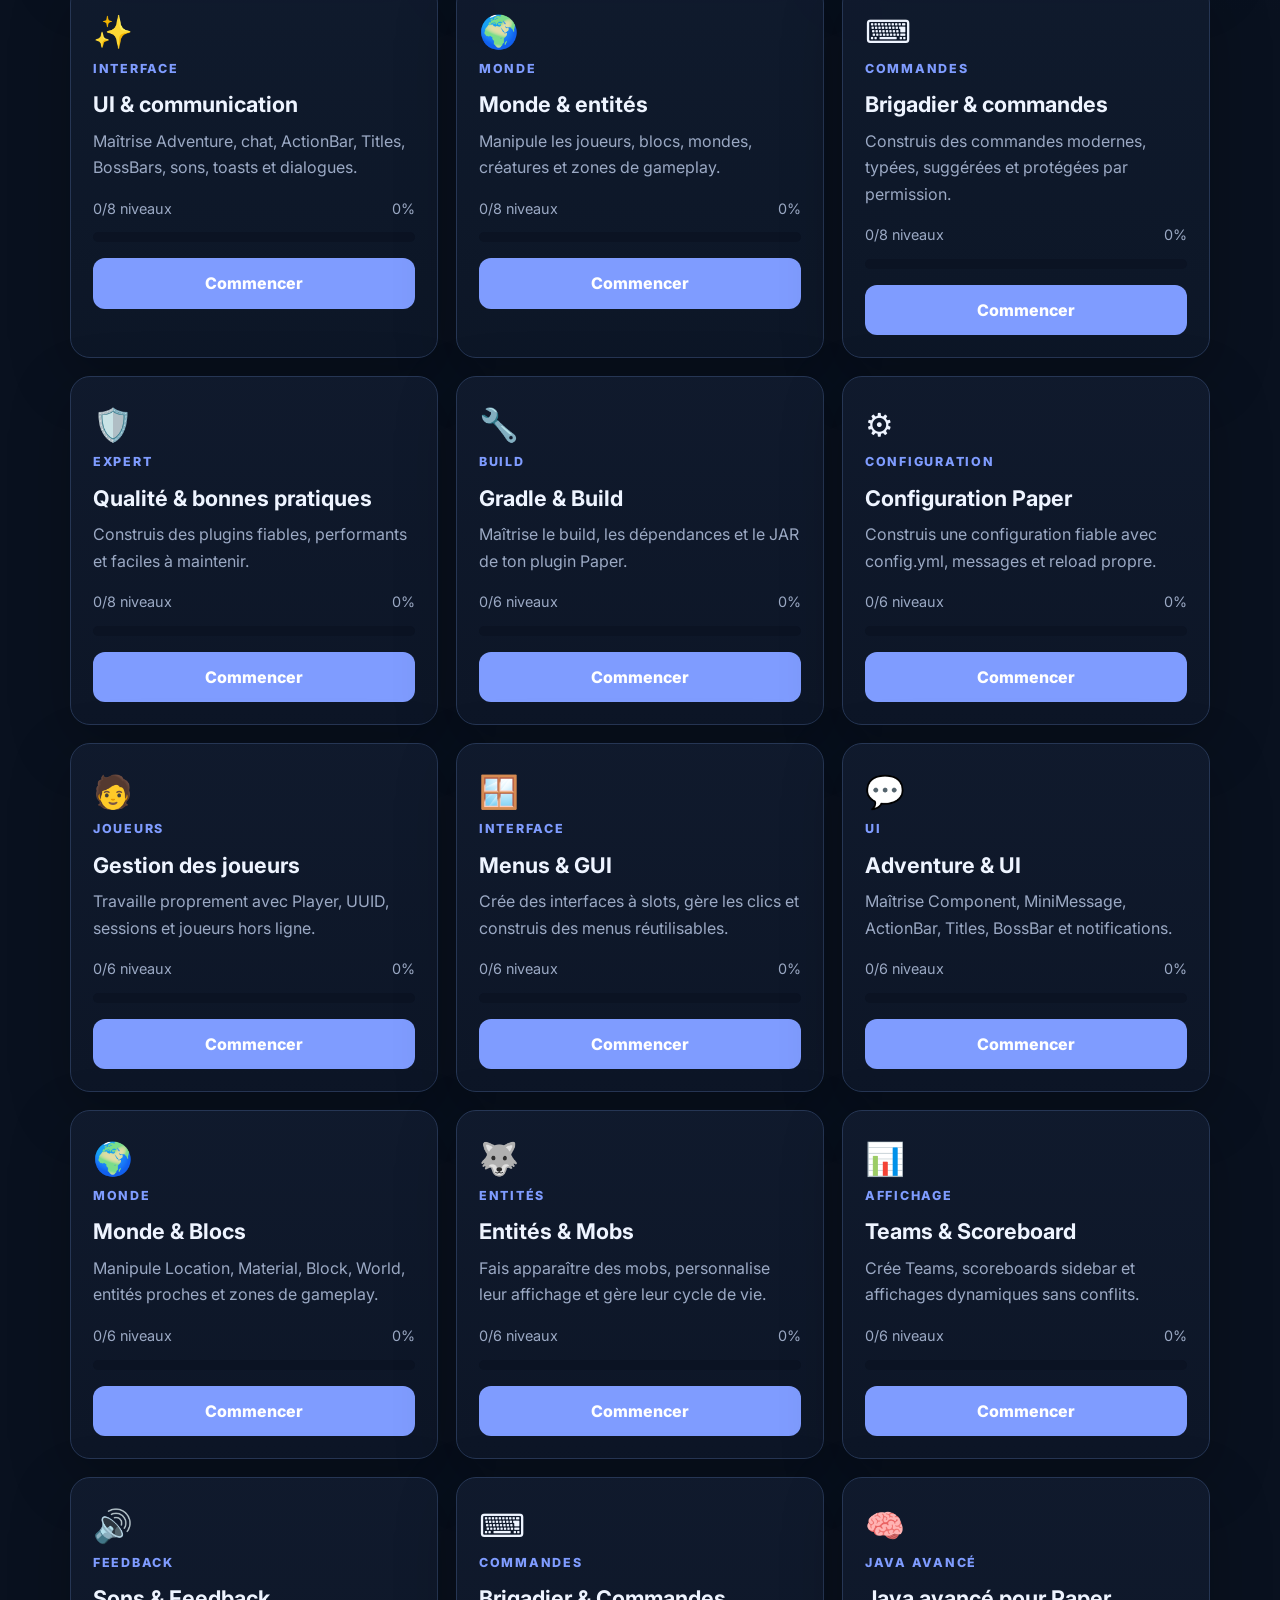
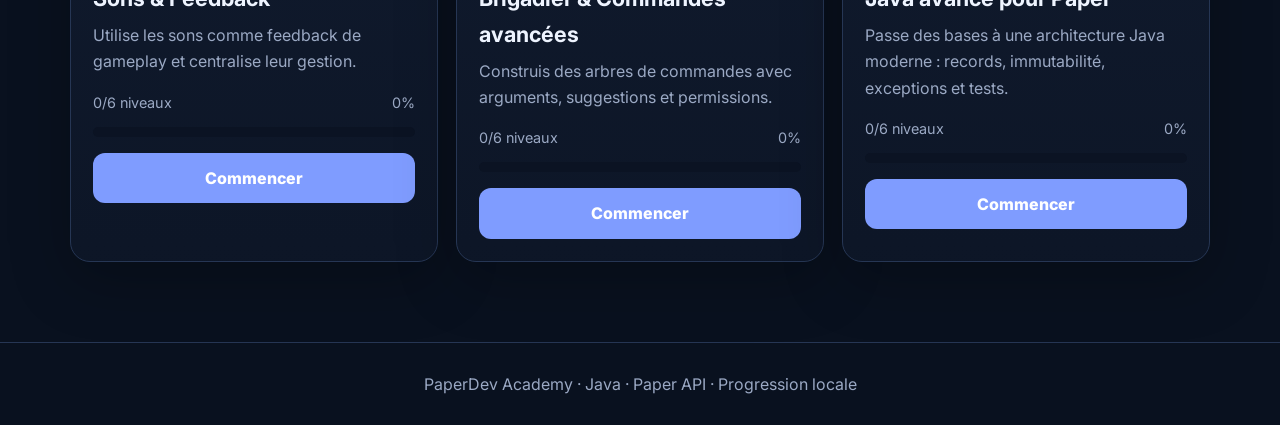
==== commit f3619cae: "Ajoute la finition visuelle du panneau des thèmes" ====
--- a/index.html
+++ b/index.html
@@ -10,6 +10,7 @@
   <link rel="stylesheet" href="dashboard.css">
   <link rel="stylesheet" href="badge-style.css">
   <link rel="stylesheet" href="course-depth.css">
+  <link rel="stylesheet" href="ui-polish.css">
 </head>
 <body>
   <header class="topbar">
--- a/ui-polish.css
+++ b/ui-polish.css
@@ -0,0 +1,73 @@
+/* Finition UI — panneau des thèmes et recommandations */
+.theme-panel {
+  margin-bottom: 20px;
+  padding: 26px 28px;
+  display: grid;
+  grid-template-columns: minmax(0, 1fr) auto;
+  gap: 24px;
+  align-items: center;
+  background:
+    radial-gradient(circle at 0% 0%, rgba(127,156,255,.12), transparent 42%),
+    linear-gradient(135deg, rgba(23,35,59,.98), rgba(13,22,39,.98));
+}
+
+.theme-panel > div:first-child {
+  min-width: 0;
+  display: grid;
+  gap: 5px;
+}
+
+.theme-panel .eyebrow {
+  display: block;
+  margin-bottom: 2px;
+}
+
+.theme-panel strong {
+  display: block;
+  font-size: clamp(1.2rem, 2.2vw, 1.55rem);
+  line-height: 1.25;
+  letter-spacing: -.02em;
+}
+
+.theme-panel .muted {
+  margin: 2px 0 0;
+  max-width: 650px;
+  font-size: .96rem;
+}
+
+.theme-panel > .nav-btn {
+  width: auto;
+  min-width: 150px;
+  justify-self: end;
+  white-space: nowrap;
+  padding: 11px 16px;
+  background: rgba(16,26,45,.72);
+}
+
+.recommendation-panel:empty {
+  display: none;
+}
+
+.recommendation-panel {
+  margin-bottom: 26px;
+  padding: 22px;
+}
+
+.recommendation-panel:has(h2) {
+  background:
+    radial-gradient(circle at 100% 0%, rgba(159,124,255,.10), transparent 38%),
+    linear-gradient(135deg, rgba(16,26,45,.98), rgba(13,22,39,.98));
+}
+
+@media (max-width: 720px) {
+  .theme-panel {
+    grid-template-columns: 1fr;
+    gap: 16px;
+    padding: 22px;
+  }
+
+  .theme-panel > .nav-btn {
+    width: 100%;
+    justify-self: stretch;
+  }
+}
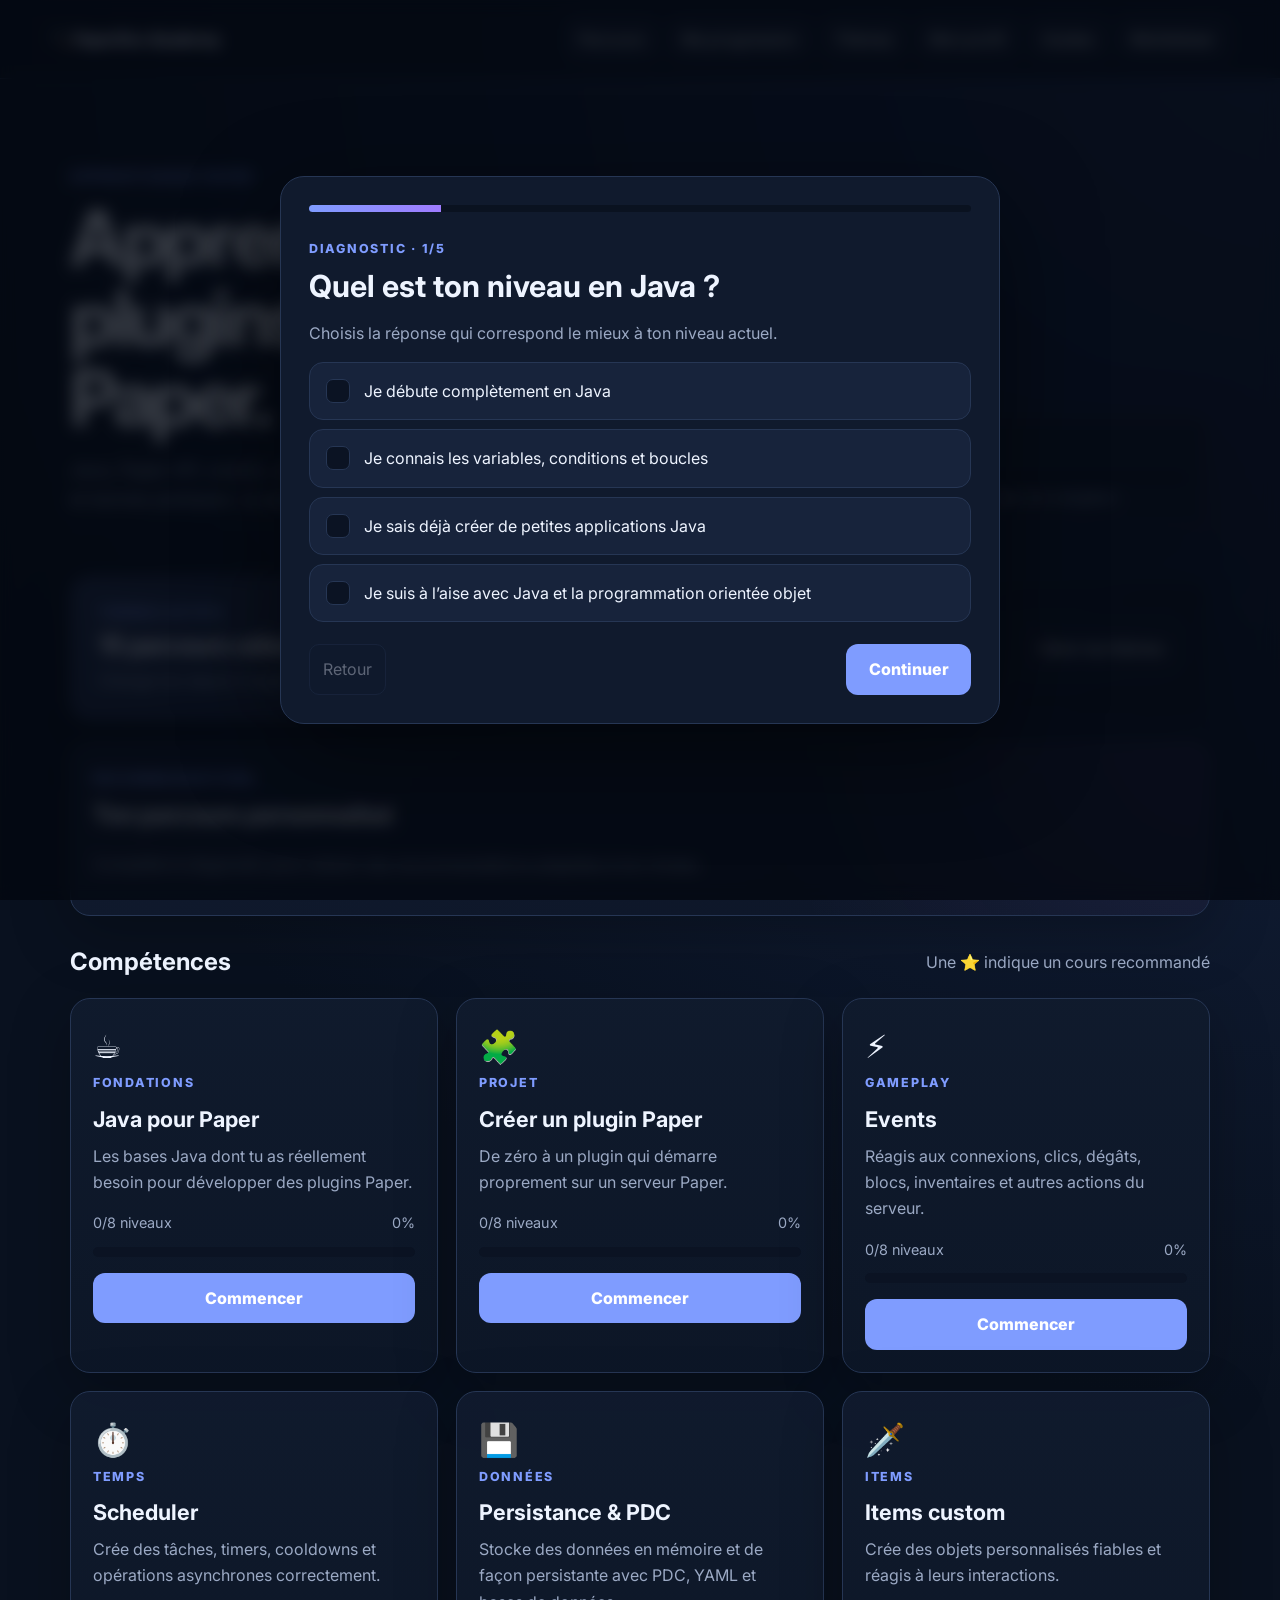
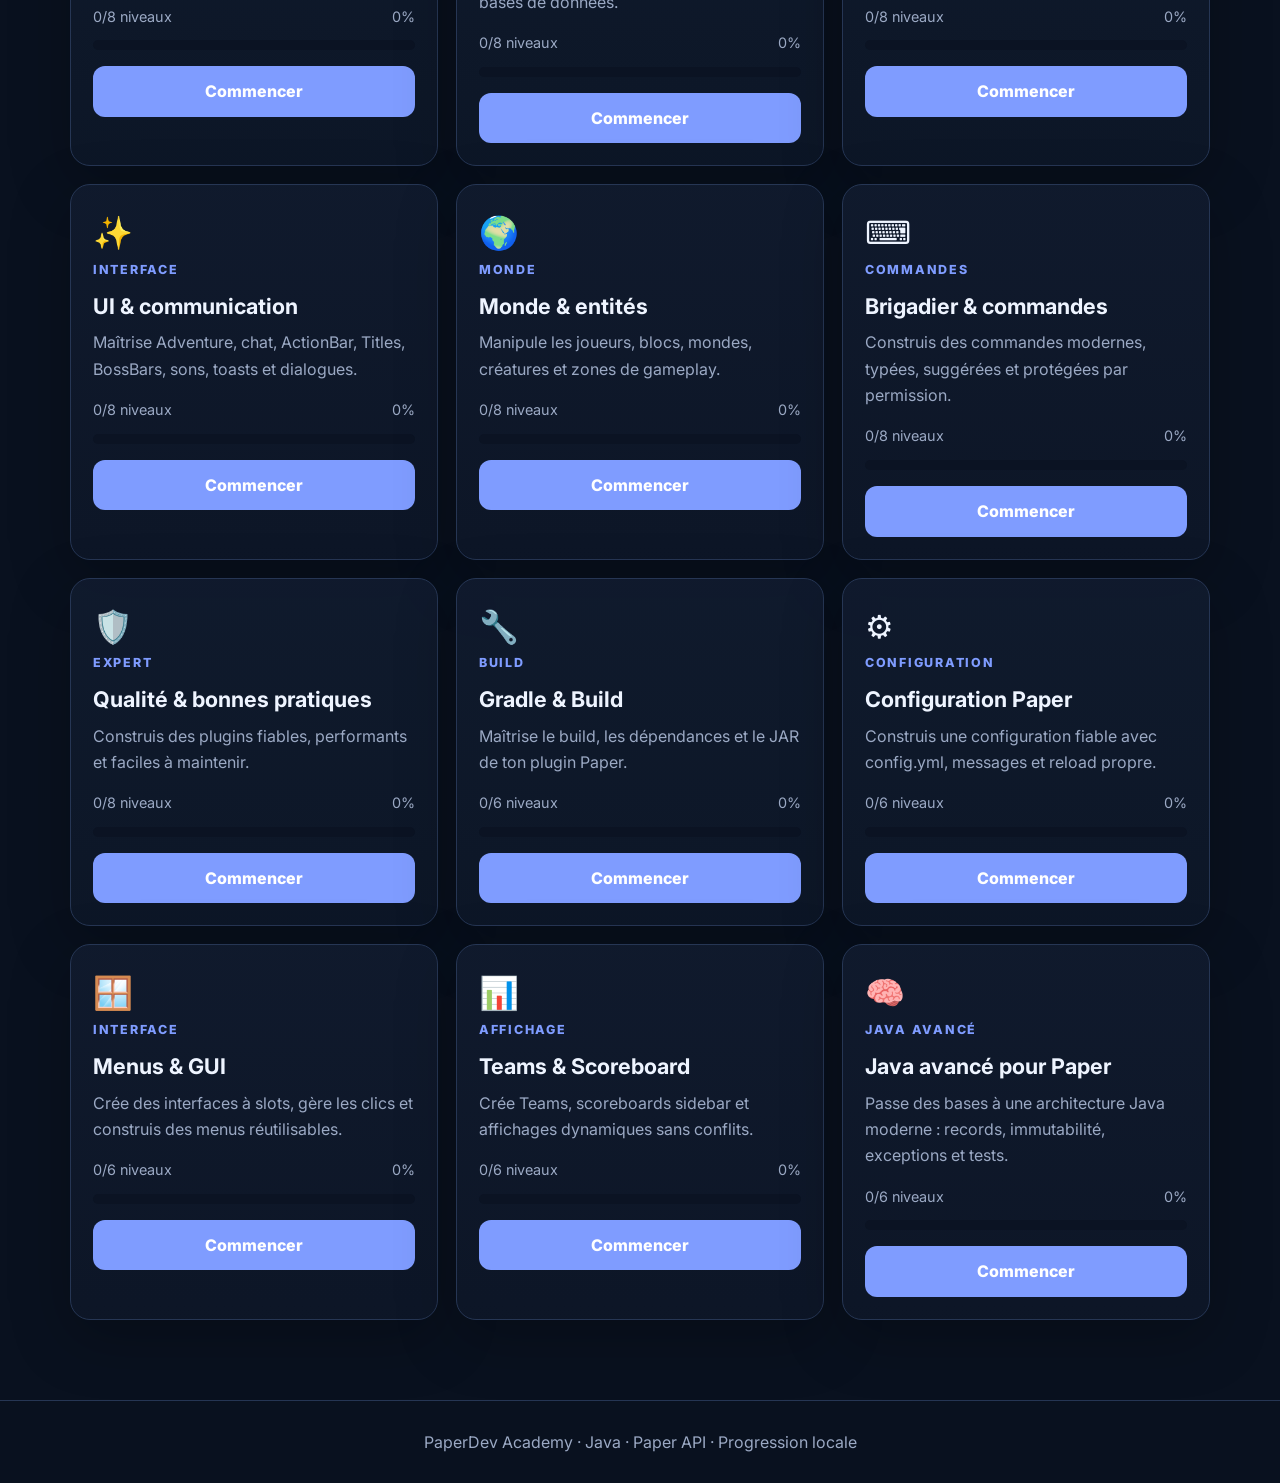
==== commit 0a5c4561: "Enable unified recommendations and course deduplication" ====
--- a/index.html
+++ b/index.html
@@ -41,16 +41,19 @@
   <div id="toast" class="toast"></div>
   <script src="paper-data.js"></script>
   <script src="course-catalog-expanded.js"></script>
+  <script src="course-dedup.js"></script>
   <script src="course-depth.js"></script>
   <script src="course-depth-extra.js"></script>
   <script src="course-depth-runtime.js"></script>
   <script src="app.js"></script>
+  <script src="recommendations-engine.js"></script>
+  <script src="recommendation-completion-fix.js"></script>
   <script src="questionnaire-fix.js"></script>
   <script src="badges.js"></script>
   <script src="badges-fix.js"></script>
   <script src="progress-storage.js"></script>
   <script src="profile-learning.js"></script>
   <script src="badges-runtime-fix.js"></script>
-  <script src="recommendation-completion-fix.js"></script>
+  <script src="lesson-render-fix.js"></script>
 </body>
 </html>
